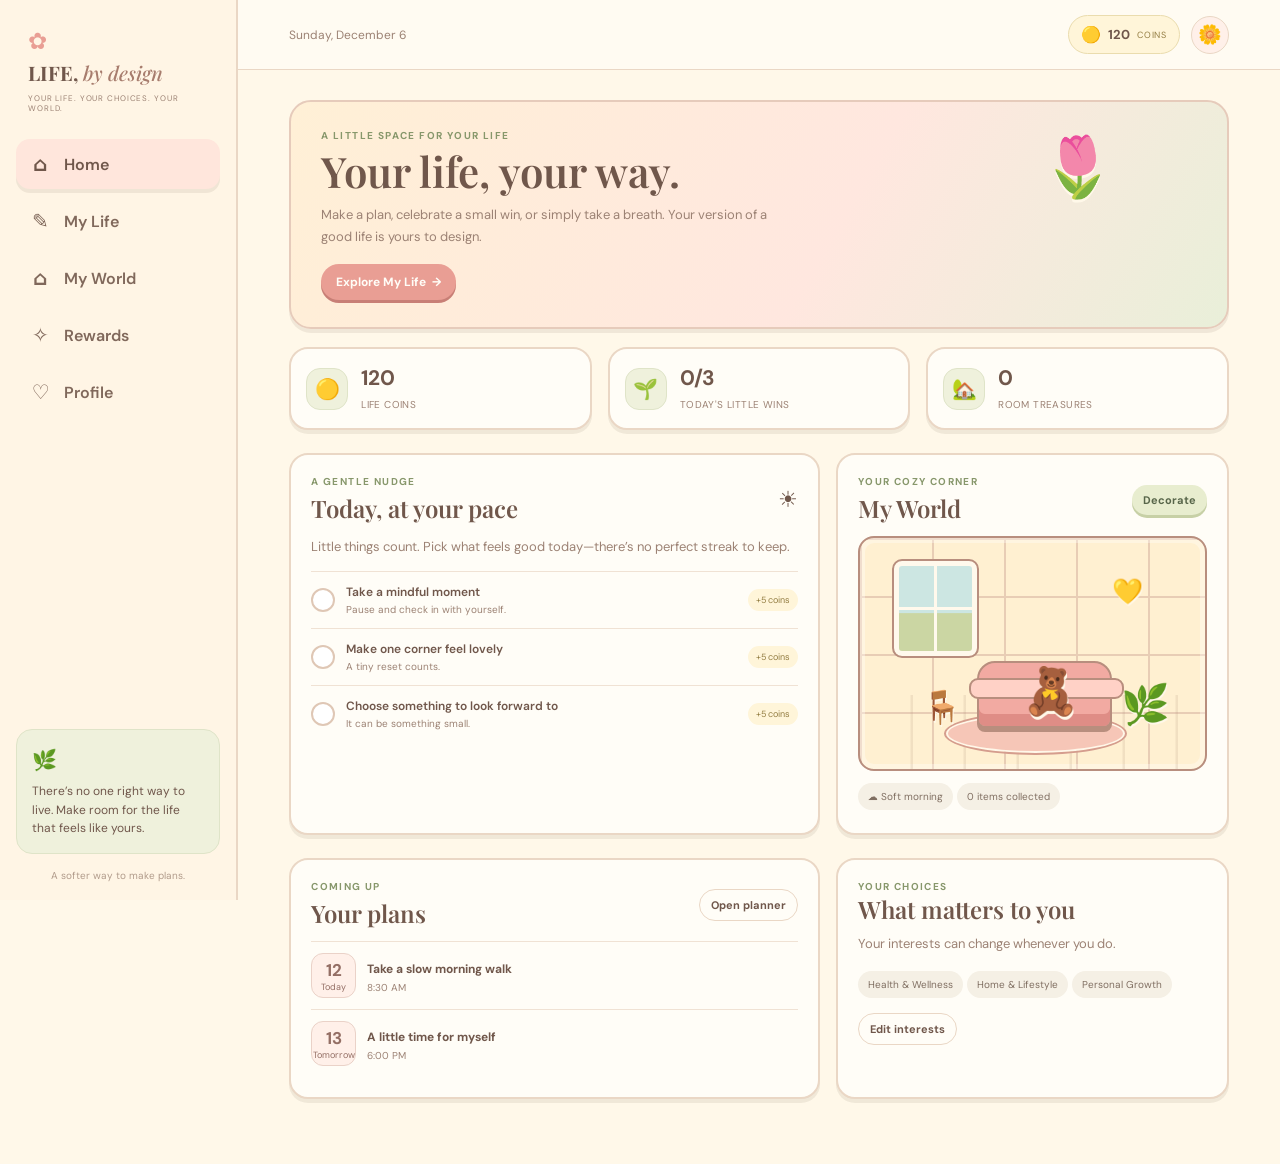
==== index.html @ bbfd5e75 "Build LIFE, BY DESIGN playable browser prototype" ====
<!doctype html>
<html lang="en">
<head>
  <meta charset="utf-8">
  <meta name="viewport" content="width=device-width, initial-scale=1">
  <meta name="theme-color" content="#fff8e9">
  <meta name="description" content="A cozy little space to plan your life, celebrate small wins, and make a home that feels like you.">
  <title>LIFE, BY DESIGN — Your life. Your choices. Your world.</title>
  <link rel="stylesheet" href="styles.css">
</head>
<body>
  <div class="app-shell">
    <aside class="sidebar" aria-label="Main navigation">
      <a class="brand" href="#home" aria-label="Life, By Design home">
        <span class="brand-mark">✿</span>
        <span class="brand-title">LIFE, <i>by design</i></span>
        <span class="brand-tagline">YOUR LIFE. YOUR CHOICES. YOUR WORLD.</span>
      </a>
      <nav class="nav-list">
        <button class="nav-link active" data-view="home"><span>⌂</span>Home</button>
        <button class="nav-link" data-view="life"><span>✎</span>My Life</button>
        <button class="nav-link" data-view="world"><span>⌂</span>My World</button>
        <button class="nav-link" data-view="rewards"><span>✧</span>Rewards</button>
        <button class="nav-link" data-view="profile"><span>♡</span>Profile</button>
      </nav>
      <div class="sidebar-note"><span>🌿</span><p>There’s no one right way to live. Make room for the life that feels like yours.</p></div>
      <div class="sidebar-footer">A softer way to make plans.</div>
    </aside>

    <main class="main-area">
      <header class="topbar">
        <span class="topbar-date" id="todayLabel"></span>
        <div class="topbar-actions">
          <button class="coin-balance" data-view="rewards" aria-label="Open rewards"><span>🟡</span><strong id="coinBalance">0</strong><small>COINS</small></button>
          <button class="avatar-button" data-view="profile" aria-label="Open profile">🌼</button>
        </div>
      </header>
      <div id="app" class="page-content" aria-live="polite"></div>
    </main>
  </div>
  <div id="toast" class="toast" role="status" aria-live="polite"></div>
  <script src="app.js"></script>
</body>
</html>
---- styles.css ----
@import url('https://fonts.googleapis.com/css2?family=DM+Sans:wght@400;500;600;700&family=Playfair+Display:wght@500;600;700&display=swap');

:root {
  color-scheme: light;
  --cream: #fff8e9;
  --paper: #fffdf7;
  --ink: #70574b;
  --muted: #9c8274;
  --line: #ead7c5;
  --sage: #9eae76;
  --sage-pale: #eff1dc;
  --pink: #e99e94;
  --pink-pale: #fff0e9;
  --yellow: #f6d982;
  --yellow-pale: #fff5d9;
  --shadow: 0 4px 0 rgba(112, 87, 75, .10);
  font-family: 'DM Sans', system-ui, sans-serif;
}
* { box-sizing: border-box; }
body { margin: 0; min-width: 320px; background: var(--cream); color: var(--ink); }
button, input, textarea, select { font: inherit; }
button { color: inherit; cursor: pointer; }
.app-shell { min-height: 100vh; display: grid; grid-template-columns: 238px minmax(0, 1fr); }
.sidebar { height: 100vh; position: sticky; top: 0; display: flex; flex-direction: column; padding: 25px 16px 18px; background: #fff5e5; border-right: 2px solid var(--line); }
.brand { padding: 5px 12px 26px; display: grid; text-decoration: none; color: inherit; }
.brand-mark { color: #e99e94; font-size: 23px; line-height: 1; }
.brand-title { font: 700 20px 'Playfair Display', Georgia, serif; margin-top: 6px; }
.brand-title i { font-weight: 500; color: #a77c6d; }
.brand-tagline { font-size: 8px; letter-spacing: .11em; color: var(--muted); margin-top: 7px; }
.nav-list { display: grid; gap: 7px; }
.nav-link { width: 100%; display: flex; align-items: center; gap: 12px; border: 0; border-radius: 14px; padding: 12px 13px; text-align: left; background: transparent; color: #80685b; font-weight: 600; transition: .18s ease; }
.nav-link span { display: grid; place-items: center; width: 23px; font-size: 20px; }
.nav-link:hover, .nav-link.active { background: #ffe6dc; box-shadow: var(--shadow); color: var(--ink); }
.sidebar-note { margin-top: auto; padding: 15px; border: 1px solid #dfe4c8; background: #eff1dc; border-radius: 16px; font-size: 12px; line-height: 1.55; }
.sidebar-note span { font-size: 20px; }
.sidebar-note p { margin: 6px 0 0; }
.sidebar-footer { padding: 15px 7px 0; color: #b19b8b; font-size: 10px; text-align: center; }
.main-area { min-width: 0; }
.topbar { height: 70px; padding: 0 clamp(18px, 4vw, 55px); display: flex; align-items: center; justify-content: space-between; border-bottom: 1px solid var(--line); background: rgba(255,253,247,.7); }
.topbar-date { color: var(--muted); font-size: 12px; }
.topbar-actions { display: flex; gap: 11px; align-items: center; }
.coin-balance { display: flex; align-items: center; gap: 7px; background: var(--yellow-pale); border: 1.5px solid #eadcae; border-radius: 30px; padding: 8px 12px; }
.coin-balance strong { font-size: 13px; }.coin-balance small { font-size: 9px; color: #937d42; letter-spacing: .08em; }
.avatar-button { border: 1.5px solid var(--line); background: var(--pink-pale); border-radius: 50%; width: 38px; height: 38px; font-size: 19px; }
.page-content { width: min(1120px, 100%); margin: 0 auto; padding: 30px clamp(18px, 4vw, 55px) 65px; }
h1, h2, h3, p { margin-top: 0; }
h1, h2, .serif { font-family: 'Playfair Display', Georgia, serif; font-weight: 600; }
h1 { font-size: clamp(30px, 4vw, 42px); margin: 5px 0 9px; line-height: 1.15; }
h2 { font-size: 24px; margin-bottom: 8px; }
h3 { font-size: 16px; margin-bottom: 7px; }
.eyebrow { color: #87976b; font-size: 10px; font-weight: 700; letter-spacing: .14em; text-transform: uppercase; }
.subtle { color: var(--muted); font-size: 13px; line-height: 1.65; }
.hero { position: relative; overflow: hidden; min-height: 205px; padding: 27px 30px; margin-bottom: 18px; border: 2px solid #e6cbbb; border-radius: 22px; background: linear-gradient(120deg, #fff0d6, #ffe7df 58%, #e9efd9); box-shadow: var(--shadow); }
.hero:after { content: '🌷'; position: absolute; right: 12%; top: 26px; font-size: clamp(36px, 6vw, 59px); filter: drop-shadow(0 3px 0 #fff8e9); }
.hero-copy { max-width: 510px; position: relative; z-index: 1; }
.hero p { max-width: 460px; margin-bottom: 17px; }
.grid { display: grid; gap: 16px; }.grid-2 { grid-template-columns: 1.35fr 1fr; }.grid-3 { grid-template-columns: repeat(3, 1fr); }
.card { min-width: 0; padding: 20px; background: var(--paper); border: 2px solid var(--line); border-radius: 19px; box-shadow: var(--shadow); }
.section { margin-top: 23px; }.card-head { display: flex; align-items: center; justify-content: space-between; gap: 12px; margin-bottom: 12px; }
.card-head h2 { margin: 4px 0 0; }.card-head > span { font-size: 22px; }
.btn { display: inline-flex; align-items: center; justify-content: center; gap: 6px; border: 0; border-radius: 999px; padding: 10px 15px; color: #fffdf7; background: var(--pink); box-shadow: 0 3px 0 #c87f76; font-size: 12px; font-weight: 700; transition: transform .15s, filter .15s; }
.btn:hover:not(:disabled) { transform: translateY(-1px); filter: brightness(.98); }.btn:disabled { opacity: .63; cursor: default; }
.btn.sage { color: #58664a; background: #e8edcf; box-shadow: 0 3px 0 #c7d0a6; }.btn.ghost { color: var(--ink); background: transparent; box-shadow: none; border: 1.5px solid var(--line); }.btn.small { padding: 8px 11px; font-size: 11px; }
.stat-card { display: flex; align-items: center; gap: 13px; padding: 15px; }.stat-icon { flex: 0 0 42px; height: 42px; display: grid; place-items: center; background: var(--sage-pale); border: 1px solid #dfe4c8; border-radius: 14px; font-size: 20px; }.stat-card strong { display: block; font-size: 21px; }.stat-card small { color: var(--muted); font-size: 10px; letter-spacing: .04em; }
.task { display: flex; align-items: center; gap: 11px; padding: 12px 0; border-top: 1px solid #f0e2d4; }.task:first-of-type { border-top: 0; }
.check { flex: 0 0 24px; width: 24px; height: 24px; display: grid; place-items: center; border: 2px solid #dfc7b5; border-radius: 50%; background: white; color: white; }.check.done { background: var(--sage); border-color: var(--sage); }
.task-title { flex: 1; font-size: 12px; font-weight: 600; }.task-title small { display: block; margin-top: 3px; color: var(--muted); font-size: 10px; font-weight: 400; }.reward-tag { white-space: nowrap; padding: 5px 8px; background: var(--yellow-pale); border-radius: 99px; color: #937d42; font-size: 9px; }
.room-scene { position: relative; min-height: 235px; overflow: hidden; border: 2px solid #b88e7e; border-radius: 16px; background-color: #fff0d1; background-image: linear-gradient(#e8cdb5 2px, transparent 2px), linear-gradient(90deg, #e8cdb5 2px, transparent 2px); background-size: 72px 58px; box-shadow: inset 0 0 0 5px rgba(255,255,255,.32); }
.room-window { position: absolute; left: 10%; top: 10%; width: 24%; height: 41%; border: 5px solid #fff9ec; outline: 2px solid #b88e7e; border-radius: 8px; background: linear-gradient(#cce6e2 0 55%, #cbd6a3 56% 100%); }
.room-window:before { content: ''; position: absolute; top: 48%; left: 0; right: 0; border-top: 3px solid #fff9ec; }.room-window:after { content: ''; position: absolute; top: 0; bottom: 0; left: 48%; border-left: 3px solid #fff9ec; }
.room-floor { position: absolute; bottom: 0; height: 32%; left: 0; right: 0; opacity: .16; background: repeating-linear-gradient(90deg, transparent 0 50px, #a78870 51px 53px); }
.room-rug { position: absolute; left: 25%; bottom: 7%; width: 52%; height: 17%; border: 2px solid #fff7e9; outline: 2px solid #d59d8e; border-radius: 50%; background: #f6c6b7; }
.room-sofa { position: absolute; left: 34%; bottom: 18%; width: 39%; height: 29%; border: 2px solid #b88e7e; border-radius: 18px 18px 8px 8px; background: #f2aaa2; box-shadow: inset 0 -12px #df8d86, 0 4px 0 #b88e7e; }
.room-sofa:before { content: ''; position: absolute; left: -8%; top: 25%; width: 116%; height: 27%; border: 2px solid #b88e7e; border-radius: 9px; background: #ffd1c6; }
.room-plant, .room-lamp, .room-deco { position: absolute; z-index: 1; filter: drop-shadow(1px 2px 0 #fff8e9); }.room-plant { right: 10%; bottom: 17%; font-size: 39px; }.room-lamp { left: 18%; bottom: 18%; font-size: 32px; }.room-deco { right: 18%; top: 16%; font-size: 25px; }.room-avatar { position: absolute; z-index: 2; left: 47%; bottom: 21%; font-size: 46px; filter: drop-shadow(1px 3px 0 #fff8e9); }
.plan-row { display: flex; gap: 11px; align-items: center; padding: 11px 0; border-top: 1px solid #f0e2d4; }.plan-row:first-of-type { border-top: 0; }.plan-date { min-width: 45px; height: 45px; display: grid; place-items: center; align-content: center; border: 1px solid #ead2c8; border-radius: 12px; background: var(--pink-pale); color: #946f65; font-size: 9px; }.plan-date b { font-size: 17px; }.plan-copy { min-width: 0; flex: 1; }.plan-copy strong { font-size: 12px; }.plan-copy small { display: block; margin-top: 3px; color: var(--muted); font-size: 10px; }
.form-row { display: flex; gap: 8px; margin-top: 12px; }.field { width: 100%; min-width: 0; padding: 10px 12px; outline: none; border: 1.5px solid var(--line); border-radius: 12px; background: #fff; color: var(--ink); font-size: 12px; }.field:focus { border-color: #aab786; box-shadow: 0 0 0 3px #eff1dc; }textarea.field { min-height: 115px; resize: vertical; }
.category-grid { display: flex; flex-wrap: wrap; gap: 8px; }.category { border: 1.5px solid var(--line); border-radius: 99px; padding: 8px 11px; background: white; color: #806f62; font-size: 10px; }.category.selected { border-color: #b6c18f; background: var(--sage-pale); color: #65704f; }
.chip { display: inline-flex; margin: 3px 4px 3px 0; padding: 7px 10px; border-radius: 99px; background: #f5f0e5; color: #806f62; font-size: 10px; }
.store-grid { display: grid; grid-template-columns: repeat(3, minmax(0, 1fr)); gap: 13px; }.store-item { padding: 12px; background: var(--paper); border: 2px solid var(--line); border-radius: 16px; }.item-art { height: 90px; display: grid; place-items: center; margin-bottom: 10px; border: 1px solid #ead7c5; border-radius: 12px; background: #fff3dc; font-size: 43px; }.store-item strong { font-size: 12px; }.store-item p { min-height: 30px; margin: 5px 0 10px; color: var(--muted); font-size: 10px; line-height: 1.5; }
.voucher { display: flex; align-items: center; gap: 11px; padding: 12px 0; border-top: 1px solid #f0e2d4; }.voucher:first-of-type { border-top: 0; }.voucher-icon { width: 42px; height: 42px; display: grid; place-items: center; border: 1px solid #eadcae; border-radius: 13px; background: var(--yellow-pale); font-size: 20px; }.voucher-copy { flex: 1; }.voucher-copy strong { font-size: 11px; }.voucher-copy small { display: block; margin-top: 3px; color: var(--muted); font-size: 9px; }
.notice { padding: 12px; border-radius: 12px; background: var(--yellow-pale); color: #796a3e; font-size: 11px; line-height: 1.6; }.empty { padding: 22px 10px; color: var(--muted); text-align: center; font-size: 12px; }.fine-print { margin-top: 15px; color: var(--muted); font-size: 10px; line-height: 1.6; }.divider { margin: 17px 0; border: 0; border-top: 1px solid var(--line); }
.toast { position: fixed; z-index: 30; right: 20px; bottom: 20px; max-width: calc(100vw - 40px); padding: 12px 16px; border: 2px solid #fff1dd; border-radius: 13px; background: #70574b; color: white; font-size: 12px; box-shadow: var(--shadow); opacity: 0; transform: translateY(8px); pointer-events: none; transition: .2s; }.toast.show { opacity: 1; transform: translateY(0); }
@media (max-width: 820px) {
  .app-shell { display: block; }.sidebar { position: fixed; z-index: 10; inset: auto 0 0; width: 100%; height: auto; padding: 6px 7px calc(7px + env(safe-area-inset-bottom)); border: 0; border-top: 2px solid var(--line); background: #fff9ed; }.brand, .sidebar-note, .sidebar-footer { display: none; }.nav-list { display: flex; justify-content: space-around; gap: 2px; }.nav-link { flex: 1; display: grid; justify-items: center; gap: 1px; padding: 5px 2px; border-radius: 11px; font-size: 9px; }.nav-link span { font-size: 18px; }.topbar { height: 60px; }.page-content { padding-bottom: 100px; }.grid-2 { grid-template-columns: 1fr; }
}
@media (max-width: 540px) {
  .page-content { padding: 22px 14px 98px; }.hero { min-height: 190px; padding: 22px 19px; }.hero:after { right: 5%; top: 9px; opacity: .7; }.hero-copy { max-width: 82%; }.grid-3 { grid-template-columns: 1fr 1fr; gap: 9px; }.stat-card { padding: 11px; gap: 9px; }.stat-icon { flex-basis: 34px; height: 34px; font-size: 17px; }.stat-card strong { font-size: 17px; }.stat-card small { font-size: 8px; }.card { padding: 16px; }.store-grid { grid-template-columns: 1fr 1fr; gap: 9px; }.room-scene { min-height: 220px; }.topbar-date { font-size: 10px; }
}
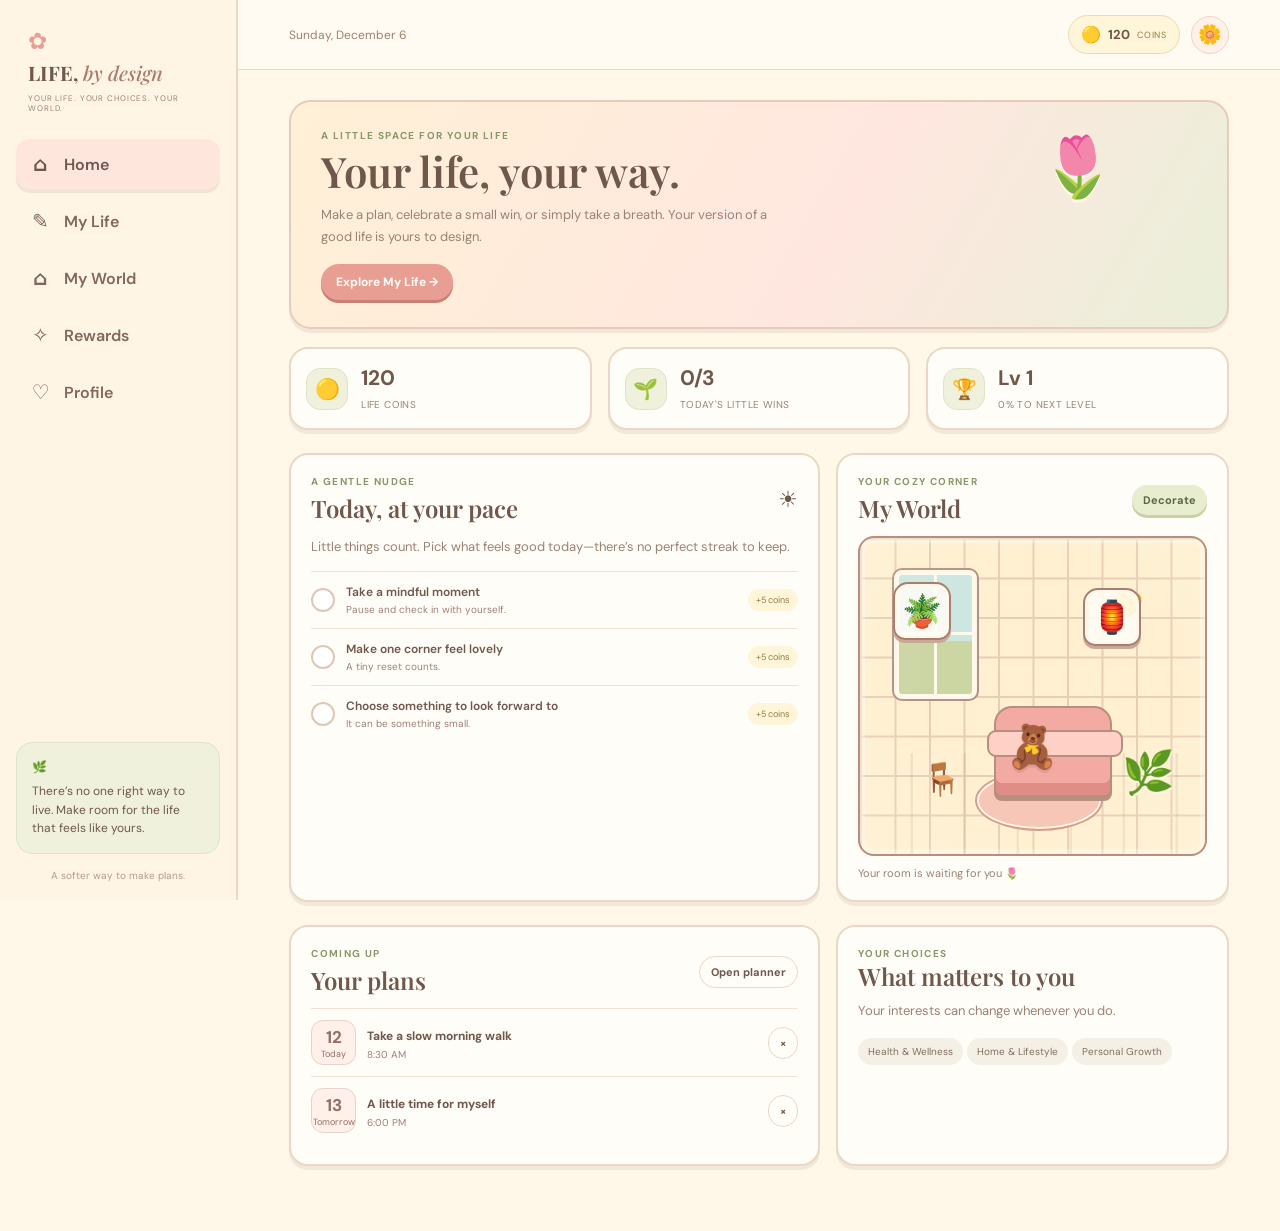
==== commit 287bef79: "Load cozy room editor styling in app shell" ====
--- a/index.html
+++ b/index.html
@@ -7,6 +7,7 @@
   <meta name="description" content="A cozy little space to plan your life, celebrate small wins, and make a home that feels like you.">
   <title>LIFE, BY DESIGN — Your life. Your choices. Your world.</title>
   <link rel="stylesheet" href="styles.css">
+  <link rel="stylesheet" href="editor.css">
 </head>
 <body>
   <div class="app-shell">
--- a/styles.css
+++ b/styles.css
@@ -16,74 +16,258 @@
   --shadow: 0 4px 0 rgba(112, 87, 75, .10);
   font-family: 'DM Sans', system-ui, sans-serif;
 }
+
 * { box-sizing: border-box; }
-body { margin: 0; min-width: 320px; background: var(--cream); color: var(--ink); }
+body {
+  margin: 0;
+  min-width: 320px;
+  background: var(--cream);
+  color: var(--ink);
+}
 button, input, textarea, select { font: inherit; }
-button { color: inherit; cursor: pointer; }
+button { cursor: pointer; color: inherit; }
+
 .app-shell { min-height: 100vh; display: grid; grid-template-columns: 238px minmax(0, 1fr); }
-.sidebar { height: 100vh; position: sticky; top: 0; display: flex; flex-direction: column; padding: 25px 16px 18px; background: #fff5e5; border-right: 2px solid var(--line); }
+.sidebar {
+  position: sticky; top: 0; height: 100vh;
+  display: flex; flex-direction: column;
+  padding: 25px 16px 18px;
+  background: #fff5e5;
+  border-right: 2px solid var(--line);
+}
 .brand { padding: 5px 12px 26px; display: grid; text-decoration: none; color: inherit; }
 .brand-mark { color: #e99e94; font-size: 23px; line-height: 1; }
 .brand-title { font: 700 20px 'Playfair Display', Georgia, serif; margin-top: 6px; }
-.brand-title i { font-weight: 500; color: #a77c6d; }
+.brand-title i { color: #a77c6d; font-weight: 500; }
 .brand-tagline { font-size: 8px; letter-spacing: .11em; color: var(--muted); margin-top: 7px; }
+
 .nav-list { display: grid; gap: 7px; }
-.nav-link { width: 100%; display: flex; align-items: center; gap: 12px; border: 0; border-radius: 14px; padding: 12px 13px; text-align: left; background: transparent; color: #80685b; font-weight: 600; transition: .18s ease; }
+.nav-link {
+  width: 100%;
+  display: flex; align-items: center; gap: 12px;
+  border: 0; border-radius: 14px;
+  padding: 12px 13px;
+  text-align: left; background: transparent;
+  color: #80685b; font-weight: 600;
+  transition: .18s ease;
+}
 .nav-link span { display: grid; place-items: center; width: 23px; font-size: 20px; }
-.nav-link:hover, .nav-link.active { background: #ffe6dc; box-shadow: var(--shadow); color: var(--ink); }
-.sidebar-note { margin-top: auto; padding: 15px; border: 1px solid #dfe4c8; background: #eff1dc; border-radius: 16px; font-size: 12px; line-height: 1.55; }
-.sidebar-note span { font-size: 20px; }
+.nav-link:hover, .nav-link.active {
+  background: #ffe6dc;
+  box-shadow: var(--shadow);
+  color: var(--ink);
+}
+
+.sidebar-note {
+  margin-top: auto;
+  padding: 15px;
+  border: 1px solid #dfe4c8;
+  background: #eff1dc; border-radius: 16px;
+  font-size: 12px; line-height: 1.55;
+}
 .sidebar-note p { margin: 6px 0 0; }
 .sidebar-footer { padding: 15px 7px 0; color: #b19b8b; font-size: 10px; text-align: center; }
+
 .main-area { min-width: 0; }
 .topbar { height: 70px; padding: 0 clamp(18px, 4vw, 55px); display: flex; align-items: center; justify-content: space-between; border-bottom: 1px solid var(--line); background: rgba(255,253,247,.7); }
 .topbar-date { color: var(--muted); font-size: 12px; }
 .topbar-actions { display: flex; gap: 11px; align-items: center; }
-.coin-balance { display: flex; align-items: center; gap: 7px; background: var(--yellow-pale); border: 1.5px solid #eadcae; border-radius: 30px; padding: 8px 12px; }
-.coin-balance strong { font-size: 13px; }.coin-balance small { font-size: 9px; color: #937d42; letter-spacing: .08em; }
-.avatar-button { border: 1.5px solid var(--line); background: var(--pink-pale); border-radius: 50%; width: 38px; height: 38px; font-size: 19px; }
+.coin-balance {
+  display: flex; align-items: center; gap: 7px;
+  background: var(--yellow-pale); border: 1.5px solid #eadcae; border-radius: 30px; padding: 8px 12px;
+}
+.coin-balance strong { font-size: 13px; }
+.coin-balance small { font-size: 9px; color: #937d42; letter-spacing: .08em; }
+.avatar-button {
+  border: 1.5px solid var(--line); background: var(--pink-pale); border-radius: 50%;
+  width: 38px; height: 38px; font-size: 19px;
+}
+
 .page-content { width: min(1120px, 100%); margin: 0 auto; padding: 30px clamp(18px, 4vw, 55px) 65px; }
+
 h1, h2, h3, p { margin-top: 0; }
 h1, h2, .serif { font-family: 'Playfair Display', Georgia, serif; font-weight: 600; }
 h1 { font-size: clamp(30px, 4vw, 42px); margin: 5px 0 9px; line-height: 1.15; }
 h2 { font-size: 24px; margin-bottom: 8px; }
-h3 { font-size: 16px; margin-bottom: 7px; }
 .eyebrow { color: #87976b; font-size: 10px; font-weight: 700; letter-spacing: .14em; text-transform: uppercase; }
 .subtle { color: var(--muted); font-size: 13px; line-height: 1.65; }
-.hero { position: relative; overflow: hidden; min-height: 205px; padding: 27px 30px; margin-bottom: 18px; border: 2px solid #e6cbbb; border-radius: 22px; background: linear-gradient(120deg, #fff0d6, #ffe7df 58%, #e9efd9); box-shadow: var(--shadow); }
-.hero:after { content: '🌷'; position: absolute; right: 12%; top: 26px; font-size: clamp(36px, 6vw, 59px); filter: drop-shadow(0 3px 0 #fff8e9); }
+
+.hero {
+  position: relative; overflow: hidden; min-height: 205px; padding: 27px 30px; margin-bottom: 18px;
+  border: 2px solid #e6cbbb; border-radius: 22px;
+  background: linear-gradient(120deg, #fff0d6, #ffe7df 58%, #e9efd9);
+  box-shadow: var(--shadow);
+}
+.hero:after {
+  content: '🌷'; position: absolute; right: 12%; top: 26px;
+  font-size: clamp(36px, 6vw, 59px); filter: drop-shadow(0 3px 0 #fff8e9);
+}
 .hero-copy { max-width: 510px; position: relative; z-index: 1; }
 .hero p { max-width: 460px; margin-bottom: 17px; }
-.grid { display: grid; gap: 16px; }.grid-2 { grid-template-columns: 1.35fr 1fr; }.grid-3 { grid-template-columns: repeat(3, 1fr); }
-.card { min-width: 0; padding: 20px; background: var(--paper); border: 2px solid var(--line); border-radius: 19px; box-shadow: var(--shadow); }
-.section { margin-top: 23px; }.card-head { display: flex; align-items: center; justify-content: space-between; gap: 12px; margin-bottom: 12px; }
-.card-head h2 { margin: 4px 0 0; }.card-head > span { font-size: 22px; }
-.btn { display: inline-flex; align-items: center; justify-content: center; gap: 6px; border: 0; border-radius: 999px; padding: 10px 15px; color: #fffdf7; background: var(--pink); box-shadow: 0 3px 0 #c87f76; font-size: 12px; font-weight: 700; transition: transform .15s, filter .15s; }
-.btn:hover:not(:disabled) { transform: translateY(-1px); filter: brightness(.98); }.btn:disabled { opacity: .63; cursor: default; }
-.btn.sage { color: #58664a; background: #e8edcf; box-shadow: 0 3px 0 #c7d0a6; }.btn.ghost { color: var(--ink); background: transparent; box-shadow: none; border: 1.5px solid var(--line); }.btn.small { padding: 8px 11px; font-size: 11px; }
-.stat-card { display: flex; align-items: center; gap: 13px; padding: 15px; }.stat-icon { flex: 0 0 42px; height: 42px; display: grid; place-items: center; background: var(--sage-pale); border: 1px solid #dfe4c8; border-radius: 14px; font-size: 20px; }.stat-card strong { display: block; font-size: 21px; }.stat-card small { color: var(--muted); font-size: 10px; letter-spacing: .04em; }
-.task { display: flex; align-items: center; gap: 11px; padding: 12px 0; border-top: 1px solid #f0e2d4; }.task:first-of-type { border-top: 0; }
-.check { flex: 0 0 24px; width: 24px; height: 24px; display: grid; place-items: center; border: 2px solid #dfc7b5; border-radius: 50%; background: white; color: white; }.check.done { background: var(--sage); border-color: var(--sage); }
-.task-title { flex: 1; font-size: 12px; font-weight: 600; }.task-title small { display: block; margin-top: 3px; color: var(--muted); font-size: 10px; font-weight: 400; }.reward-tag { white-space: nowrap; padding: 5px 8px; background: var(--yellow-pale); border-radius: 99px; color: #937d42; font-size: 9px; }
-.room-scene { position: relative; min-height: 235px; overflow: hidden; border: 2px solid #b88e7e; border-radius: 16px; background-color: #fff0d1; background-image: linear-gradient(#e8cdb5 2px, transparent 2px), linear-gradient(90deg, #e8cdb5 2px, transparent 2px); background-size: 72px 58px; box-shadow: inset 0 0 0 5px rgba(255,255,255,.32); }
-.room-window { position: absolute; left: 10%; top: 10%; width: 24%; height: 41%; border: 5px solid #fff9ec; outline: 2px solid #b88e7e; border-radius: 8px; background: linear-gradient(#cce6e2 0 55%, #cbd6a3 56% 100%); }
-.room-window:before { content: ''; position: absolute; top: 48%; left: 0; right: 0; border-top: 3px solid #fff9ec; }.room-window:after { content: ''; position: absolute; top: 0; bottom: 0; left: 48%; border-left: 3px solid #fff9ec; }
+
+.grid { display: grid; gap: 16px; }
+.grid-2 { grid-template-columns: 1.35fr 1fr; }
+.grid-3 { grid-template-columns: repeat(3, minmax(0, 1fr)); }
+
+.card {
+  min-width: 0; padding: 20px;
+  background: var(--paper); border: 2px solid var(--line);
+  border-radius: 19px; box-shadow: var(--shadow);
+}
+.section { margin-top: 23px; }
+.card-head { display: flex; align-items: center; justify-content: space-between; gap: 12px; margin-bottom: 12px; }
+.card-head h2 { margin: 4px 0 0; }
+.card-head > span { font-size: 22px; }
+
+.btn {
+  display: inline-flex; align-items: center; justify-content: center; gap: 6px; border: 0; border-radius: 999px; padding: 10px 15px;
+  color: #fffdf7; background: var(--pink); box-shadow: 0 3px 0 #c87f76; font-size: 12px; font-weight: 700; transition: transform .15s, filter .15s;
+}
+.btn:hover:not(:disabled) { transform: translateY(-1px); filter: brightness(.98); }
+.btn:disabled { opacity: .63; cursor: default; }
+.btn.sage { color: #58664a; background: #e8edcf; box-shadow: 0 3px 0 #c7d0a6; }
+.btn.ghost { color: var(--ink); background: transparent; box-shadow: none; border: 1.5px solid var(--line); }
+.btn.small { padding: 8px 11px; font-size: 11px; }
+
+.stat-card { display: flex; align-items: center; gap: 13px; padding: 15px; }
+.stat-icon {
+  flex: 0 0 42px; height: 42px; display: grid; place-items: center; background: var(--sage-pale);
+  border: 1px solid #dfe4c8; border-radius: 14px; font-size: 20px;
+}
+.stat-card strong { display: block; font-size: 21px; }
+.stat-card small { color: var(--muted); font-size: 10px; letter-spacing: .04em; }
+
+.task { display: flex; align-items: center; gap: 11px; padding: 12px 0; border-top: 1px solid #f0e2d4; }
+.task:first-of-type { border-top: 0; }
+.check {
+  flex: 0 0 24px; width: 24px; height: 24px; display: grid; place-items: center; border: 2px solid #dfc7b5; border-radius: 50%; background: white; color: white;
+}
+.check.done { background: var(--sage); border-color: var(--sage); }
+.task-title { flex: 1; font-size: 12px; font-weight: 600; }
+.task-title small { display: block; margin-top: 3px; color: var(--muted); font-size: 10px; font-weight: 400; }
+.reward-tag { white-space: nowrap; padding: 5px 8px; background: var(--yellow-pale); border-radius: 99px; color: #937d42; font-size: 9px; }
+
+.room-scene {
+  position: relative; min-height: 235px; overflow: hidden; border: 2px solid #b88e7e; border-radius: 16px;
+  background-color: #fff0d1; background-image: linear-gradient(#e8cdb5 2px, transparent 2px), linear-gradient(90deg, #e8cdb5 2px, transparent 2px);
+  background-size: 72px 58px; box-shadow: inset 0 0 0 5px rgba(255,255,255,.32);
+}
+.room-window {
+  position: absolute; left: 10%; top: 10%; width: 24%; height: 41%; border: 5px solid #fff9ec; outline: 2px solid #b88e7e; border-radius: 8px;
+  background: linear-gradient(#cce6e2 0 55%, #cbd6a3 56% 100%);
+}
+.room-window:before { content: ''; position: absolute; top: 48%; left: 0; right: 0; border-top: 3px solid #fff9ec; }
+.room-window:after { content: ''; position: absolute; top: 0; bottom: 0; left: 48%; border-left: 3px solid #fff9ec; }
 .room-floor { position: absolute; bottom: 0; height: 32%; left: 0; right: 0; opacity: .16; background: repeating-linear-gradient(90deg, transparent 0 50px, #a78870 51px 53px); }
-.room-rug { position: absolute; left: 25%; bottom: 7%; width: 52%; height: 17%; border: 2px solid #fff7e9; outline: 2px solid #d59d8e; border-radius: 50%; background: #f6c6b7; }
+.room-rug {
+  position: absolute; left: 25%; bottom: 7%; width: 52%; height: 17%; border: 2px solid #fff7e9; outline: 2px solid #d59d8e; border-radius: 50%; background: #f6c6b7;
+}
 .room-sofa { position: absolute; left: 34%; bottom: 18%; width: 39%; height: 29%; border: 2px solid #b88e7e; border-radius: 18px 18px 8px 8px; background: #f2aaa2; box-shadow: inset 0 -12px #df8d86, 0 4px 0 #b88e7e; }
 .room-sofa:before { content: ''; position: absolute; left: -8%; top: 25%; width: 116%; height: 27%; border: 2px solid #b88e7e; border-radius: 9px; background: #ffd1c6; }
-.room-plant, .room-lamp, .room-deco { position: absolute; z-index: 1; filter: drop-shadow(1px 2px 0 #fff8e9); }.room-plant { right: 10%; bottom: 17%; font-size: 39px; }.room-lamp { left: 18%; bottom: 18%; font-size: 32px; }.room-deco { right: 18%; top: 16%; font-size: 25px; }.room-avatar { position: absolute; z-index: 2; left: 47%; bottom: 21%; font-size: 46px; filter: drop-shadow(1px 3px 0 #fff8e9); }
-.plan-row { display: flex; gap: 11px; align-items: center; padding: 11px 0; border-top: 1px solid #f0e2d4; }.plan-row:first-of-type { border-top: 0; }.plan-date { min-width: 45px; height: 45px; display: grid; place-items: center; align-content: center; border: 1px solid #ead2c8; border-radius: 12px; background: var(--pink-pale); color: #946f65; font-size: 9px; }.plan-date b { font-size: 17px; }.plan-copy { min-width: 0; flex: 1; }.plan-copy strong { font-size: 12px; }.plan-copy small { display: block; margin-top: 3px; color: var(--muted); font-size: 10px; }
-.form-row { display: flex; gap: 8px; margin-top: 12px; }.field { width: 100%; min-width: 0; padding: 10px 12px; outline: none; border: 1.5px solid var(--line); border-radius: 12px; background: #fff; color: var(--ink); font-size: 12px; }.field:focus { border-color: #aab786; box-shadow: 0 0 0 3px #eff1dc; }textarea.field { min-height: 115px; resize: vertical; }
-.category-grid { display: flex; flex-wrap: wrap; gap: 8px; }.category { border: 1.5px solid var(--line); border-radius: 99px; padding: 8px 11px; background: white; color: #806f62; font-size: 10px; }.category.selected { border-color: #b6c18f; background: var(--sage-pale); color: #65704f; }
+.room-plant, .room-lamp, .room-deco {
+  position: absolute; z-index: 1; filter: drop-shadow(1px 2px 0 #fff8e9); font-size: 42px;
+}
+.room-plant { right: 9%; bottom: 17%; }
+.room-lamp { left: 18%; bottom: 17%; font-size: 32px; }
+.room-deco { right: 18%; top: 16%; font-size: 25px; }
+.avatar-player {
+  position: absolute; z-index: 3; width: 46px; height: 46px; transform: translate(-50%, -50%); display: grid; place-items: center;
+  border-radius: 50%; background: rgba(255,255,255,.18); font-size: 38px; filter: drop-shadow(2px 3px 0 rgba(112,87,75,.08));
+}
+.room-furniture {
+  position: absolute; z-index: 2; width: 52px; height: 52px; transform: translate(-50%, -50%);
+  display: grid; place-items: center; border-radius: 16px; font-size: 30px;
+  background: rgba(255,255,255,.42); border: 2px solid rgba(112,87,75,.15); box-shadow: 0 3px 0 rgba(112,87,75,.1);
+}
+.room-furniture.selected {
+  border-color: rgba(130, 155, 93, 0.9);
+  box-shadow: 0 0 0 3px rgba(150, 178, 122, 0.18);
+}
+.room-furniture:before {
+  content: ''; position: absolute; inset: 8px; border-radius: 12px; background: rgba(255,255,255,0.42);
+}
+.room-furniture { --furniture: #eac1ad; }
+.room-hint { margin-top: 10px; color: var(--muted); font-size: 11px; }
+
+.plan-row { display: flex; gap: 11px; align-items: center; padding: 11px 0; border-top: 1px solid #f0e2d4; }
+.plan-row:first-of-type { border-top: 0; }
+.plan-date {
+  min-width: 45px; height: 45px; display: grid; place-items: center; align-content: center; border: 1px solid #ead2c8; border-radius: 12px; background: var(--pink-pale);
+  color: #946f65; font-size: 9px; text-align: center;
+}
+.plan-date b { font-size: 17px; }
+.plan-copy { min-width: 0; flex: 1; }
+.plan-copy strong { font-size: 12px; }
+.plan-copy small { display: block; margin-top: 3px; color: var(--muted); font-size: 10px; }
+
+.form-row { display: flex; gap: 8px; margin-top: 12px; }
+.field { width: 100%; min-width: 0; padding: 10px 12px; outline: none; border: 1.5px solid var(--line); border-radius: 12px; background: #fff; color: var(--ink); font-size: 12px; }
+.field:focus { border-color: #aab786; box-shadow: 0 0 0 3px #eff1dc; }
+textarea.field { min-height: 115px; resize: vertical; }
+
+.category-grid { display: flex; flex-wrap: wrap; gap: 8px; }
+.category {
+  border: 1.5px solid var(--line); border-radius: 99px; padding: 8px 11px; background: white; color: #806f62; font-size: 10px;
+}
+.category.selected { border-color: #b6c18f; background: var(--sage-pale); color: #65704f; }
 .chip { display: inline-flex; margin: 3px 4px 3px 0; padding: 7px 10px; border-radius: 99px; background: #f5f0e5; color: #806f62; font-size: 10px; }
-.store-grid { display: grid; grid-template-columns: repeat(3, minmax(0, 1fr)); gap: 13px; }.store-item { padding: 12px; background: var(--paper); border: 2px solid var(--line); border-radius: 16px; }.item-art { height: 90px; display: grid; place-items: center; margin-bottom: 10px; border: 1px solid #ead7c5; border-radius: 12px; background: #fff3dc; font-size: 43px; }.store-item strong { font-size: 12px; }.store-item p { min-height: 30px; margin: 5px 0 10px; color: var(--muted); font-size: 10px; line-height: 1.5; }
-.voucher { display: flex; align-items: center; gap: 11px; padding: 12px 0; border-top: 1px solid #f0e2d4; }.voucher:first-of-type { border-top: 0; }.voucher-icon { width: 42px; height: 42px; display: grid; place-items: center; border: 1px solid #eadcae; border-radius: 13px; background: var(--yellow-pale); font-size: 20px; }.voucher-copy { flex: 1; }.voucher-copy strong { font-size: 11px; }.voucher-copy small { display: block; margin-top: 3px; color: var(--muted); font-size: 9px; }
-.notice { padding: 12px; border-radius: 12px; background: var(--yellow-pale); color: #796a3e; font-size: 11px; line-height: 1.6; }.empty { padding: 22px 10px; color: var(--muted); text-align: center; font-size: 12px; }.fine-print { margin-top: 15px; color: var(--muted); font-size: 10px; line-height: 1.6; }.divider { margin: 17px 0; border: 0; border-top: 1px solid var(--line); }
-.toast { position: fixed; z-index: 30; right: 20px; bottom: 20px; max-width: calc(100vw - 40px); padding: 12px 16px; border: 2px solid #fff1dd; border-radius: 13px; background: #70574b; color: white; font-size: 12px; box-shadow: var(--shadow); opacity: 0; transform: translateY(8px); pointer-events: none; transition: .2s; }.toast.show { opacity: 1; transform: translateY(0); }
+
+.store-grid { display: grid; grid-template-columns: repeat(3, minmax(0, 1fr)); gap: 13px; }
+.store-item { padding: 12px; background: var(--paper); border: 2px solid var(--line); border-radius: 16px; }
+.item-art { height: 90px; display: grid; place-items: center; margin-bottom: 10px; border: 1px solid #ead7c5; border-radius: 12px; background: #fff3dc; font-size: 43px; }
+.store-item strong { font-size: 12px; }
+.store-item p { min-height: 30px; margin: 5px 0 10px; color: var(--muted); font-size: 10px; line-height: 1.5; }
+
+.voucher { display: flex; align-items: center; gap: 11px; padding: 12px 0; border-top: 1px solid #f0e2d4; }
+.voucher:first-of-type { border-top: 0; }
+.voucher-icon { width: 42px; height: 42px; display: grid; place-items: center; border: 1px solid #eadcae; border-radius: 13px; background: var(--yellow-pale); font-size: 20px; }
+.voucher-copy { flex: 1; }
+.voucher-copy strong { font-size: 11px; }
+.voucher-copy small { display: block; margin-top: 3px; color: var(--muted); font-size: 9px; }
+
+.notice { padding: 12px; border-radius: 12px; background: var(--yellow-pale); color: #796a3e; font-size: 11px; line-height: 1.6; }
+.empty { padding: 22px 10px; color: var(--muted); text-align: center; font-size: 12px; }
+.fine-print { margin-top: 15px; color: var(--muted); font-size: 10px; line-height: 1.6; }
+.divider { margin: 17px 0; border: 0; border-top: 1px solid var(--line); }
+.xp-bar { width: 100%; height: 12px; border-radius: 999px; background: #f2eadc; overflow: hidden; border: 1px solid var(--line); }
+.xp-bar span { display: block; height: 100%; border-radius: inherit; background: linear-gradient(90deg, #d7dca7, #a4b381); }
+.mini-row { margin-top: 10px; display: flex; justify-content: space-between; color: var(--muted); font-size: 11px; }
+.mini-list { display: grid; gap: 8px; margin-top: 14px; }
+.mini-item {
+  display: flex; align-items: center; gap: 8px; padding: 8px 10px; border: 1px solid var(--line); border-radius: 12px; background: #fff;
+}
+.mini-item span { font-size: 22px; }
+.mini-item small { font-size: 10px; }
+
+.toast { position: fixed; z-index: 30; right: 20px; bottom: 20px; max-width: calc(100vw - 40px); padding: 12px 16px; border: 2px solid #fff1dd; border-radius: 13px; background: #70574b; color: white; font-size: 12px; box-shadow: var(--shadow); opacity: 0; transform: translateY(8px); pointer-events: none; transition: .2s; }
+.toast.show { opacity: 1; transform: translateY(0); }
+
 @media (max-width: 820px) {
-  .app-shell { display: block; }.sidebar { position: fixed; z-index: 10; inset: auto 0 0; width: 100%; height: auto; padding: 6px 7px calc(7px + env(safe-area-inset-bottom)); border: 0; border-top: 2px solid var(--line); background: #fff9ed; }.brand, .sidebar-note, .sidebar-footer { display: none; }.nav-list { display: flex; justify-content: space-around; gap: 2px; }.nav-link { flex: 1; display: grid; justify-items: center; gap: 1px; padding: 5px 2px; border-radius: 11px; font-size: 9px; }.nav-link span { font-size: 18px; }.topbar { height: 60px; }.page-content { padding-bottom: 100px; }.grid-2 { grid-template-columns: 1fr; }
-}
+  .app-shell { display: block; }
+  .sidebar {
+    position: fixed; z-index: 10; inset: auto 0 0; width: 100%; height: auto; padding: 6px 7px calc(7px + env(safe-area-inset-bottom)); border: 0; border-top: 2px solid var(--line); background: #fff9ed;
+  }
+  .brand, .sidebar-note, .sidebar-footer { display: none; }
+  .nav-list { display: flex; justify-content: space-around; gap: 2px; }
+  .nav-link { flex: 1; display: grid; justify-items: center; gap: 1px; padding: 5px 2px; border-radius: 11px; font-size: 9px; }
+  .nav-link span { font-size: 18px; }
+  .topbar { height: 60px; }
+  .page-content { padding-bottom: 100px; }
+  .grid-2 { grid-template-columns: 1fr; }
+}
+
 @media (max-width: 540px) {
-  .page-content { padding: 22px 14px 98px; }.hero { min-height: 190px; padding: 22px 19px; }.hero:after { right: 5%; top: 9px; opacity: .7; }.hero-copy { max-width: 82%; }.grid-3 { grid-template-columns: 1fr 1fr; gap: 9px; }.stat-card { padding: 11px; gap: 9px; }.stat-icon { flex-basis: 34px; height: 34px; font-size: 17px; }.stat-card strong { font-size: 17px; }.stat-card small { font-size: 8px; }.card { padding: 16px; }.store-grid { grid-template-columns: 1fr 1fr; gap: 9px; }.room-scene { min-height: 220px; }.topbar-date { font-size: 10px; }
-}
+  .page-content { padding: 22px 14px 98px; }
+  .hero { min-height: 190px; padding: 22px 19px; }
+  .hero:after { right: 5%; top: 9px; opacity: .7; }
+  .hero-copy { max-width: 82%; }
+  .grid-3 { grid-template-columns: 1fr 1fr; gap: 9px; }
+  .stat-card { padding: 11px; gap: 9px; }
+  .stat-icon { flex-basis: 34px; height: 34px; font-size: 17px; }
+  .stat-card strong { font-size: 17px; }
+  .stat-card small { font-size: 8px; }
+  .card { padding: 16px; }
+  .store-grid { grid-template-columns: 1fr 1fr; gap: 9px; }
+  .room-scene { min-height: 220px; }
+  .topbar-date { font-size: 10px; }
+}
--- a/editor.css
+++ b/editor.css
@@ -0,0 +1,67 @@
+/* Cozy room editor: tile-grid furniture snapping, little walking avatar, rooms and achievements. */
+.room-scene { min-height: 320px; background-size: 10% 12.5%; touch-action: none; user-select: none; }
+.room-scene:after { content: ''; position: absolute; inset: 0; pointer-events: none; background: radial-gradient(ellipse at 50% 45%, transparent 42%, rgba(255,244,221,.22) 100%); }
+.room-window { z-index: 0; }
+.room-floor { z-index: 0; }
+.room-rug { z-index: 1; left: 34%; bottom: 8%; width: 36%; height: 18%; }
+.room-sofa { z-index: 1; left: 39%; width: 34%; }
+.room-plant, .room-lamp, .room-deco { z-index: 2; }
+.room-furniture {
+  appearance: none; padding: 0; cursor: grab; touch-action: none; z-index: 4;
+  width: clamp(42px, 7vw, 58px); height: clamp(42px, 7vw, 58px);
+  color: var(--ink); background: rgba(255,253,247,.86);
+  border: 2px solid #a87f6f; border-radius: 15px 15px 12px 12px;
+  box-shadow: 0 3px 0 #c9a995, inset 0 0 0 3px #fff8eb;
+  font-size: clamp(23px, 4vw, 32px); transition: box-shadow .15s, transform .15s;
+}
+.room-furniture:active { cursor: grabbing; transform: translate(-50%, -50%) scale(1.08); }
+.room-furniture.selected { border-color: #83965e; box-shadow: 0 0 0 4px rgba(145,164,103,.22), 0 3px 0 #a9b67d; }
+.room-furniture:before { content: none; }
+.avatar-player {
+  z-index: 5; width: 54px; height: 62px; border: 0; background: transparent;
+  border-radius: 0; font-size: 42px; filter: drop-shadow(0 3px 0 rgba(112,87,75,.16));
+  transition: left .17s ease, top .17s ease; animation: avatar-bob 1.8s ease-in-out infinite;
+}
+.avatar-player.walking { animation: avatar-walk .32s ease-in-out 2; }
+.avatar-body { display: block; transform-origin: 50% 85%; }
+.room-tabs { display: flex; flex-wrap: wrap; gap: 8px; margin: 12px 0; }
+.room-tab { border: 1.5px solid var(--line); border-radius: 999px; padding: 8px 13px; background: #fffaf0; color: #80685b; font-size: 11px; font-weight: 600; }
+.room-tab.active { border-color: #d29d8d; background: #ffe4dc; box-shadow: 0 2px 0 #e5c4b4; }
+.editor-card { padding: clamp(14px, 2vw, 22px); }
+.editor-heading { display: flex; justify-content: space-between; align-items: center; gap: 10px; }
+.editor-heading h2 { margin: 4px 0 0; }
+.editor-tools { display: flex; gap: 7px; }
+.room-hint { display: flex; align-items: center; gap: 7px; }
+.room-hint span { color: #d29d58; }
+.inventory-grid { display: grid; grid-template-columns: repeat(2, minmax(0,1fr)); gap: 8px; margin-top: 12px; }
+.inventory-item { position: relative; display: flex; align-items: center; gap: 9px; min-width: 0; text-align: left; padding: 8px; border: 1.5px solid var(--line); border-radius: 13px; background: #fffaf0; }
+.inventory-item > span { font-size: 24px; }.inventory-item small { flex: 1; font-size: 10px; }.inventory-item b { color: #91a16b; }
+.inventory-item.placed { background: var(--sage-pale); border-color: #b6c18f; }
+.level-row { display: flex; align-items: center; gap: 12px; margin: 13px 0; }
+.level-medal { width: 46px; height: 46px; display: grid; place-items: center; border-radius: 50%; border: 2px solid #d5b561; background: #fff0bc; color: #80633b; font: 700 18px 'Playfair Display', Georgia, serif; box-shadow: 0 3px 0 #e1cc91; }
+.level-copy strong, .level-copy small { display: block; }.level-copy strong { font-size: 13px; }.level-copy small { margin-top: 4px; color: var(--muted); font-size: 10px; }
+.streak-note { margin-top: 12px; color: #8d7a60; font-size: 10px; line-height: 1.5; }
+.badge-grid { display: grid; grid-template-columns: repeat(auto-fit, minmax(155px, 1fr)); gap: 9px; }
+.badge-card { display: flex; align-items: center; gap: 10px; padding: 10px; border: 1.5px solid var(--line); border-radius: 14px; background: #fffaf0; }
+.badge-card > span { font-size: 25px; filter: grayscale(1); opacity: .48; }.badge-card.earned { background: #f0f2dc; border-color: #c4cca5; }.badge-card.earned > span { filter: none; opacity: 1; }
+.badge-card strong, .badge-card small { display: block; }.badge-card strong { font-size: 10px; }.badge-card small { margin-top: 3px; color: var(--muted); font-size: 9px; }
+.room-bedroom { background-color: #fae9dd; background-image: linear-gradient(#e8cdb5 2px, transparent 2px), linear-gradient(90deg, #e8cdb5 2px, transparent 2px); }
+.room-bedroom .room-sofa { left: 33%; bottom: 18%; width: 42%; height: 25%; border-radius: 18px 18px 8px 8px; background: #f1b6ab; }
+.room-bedroom .room-rug { background: #e8d4e4; }
+.room-kitchen { background-color: #f4edcf; background-image: linear-gradient(#e1d3ae 2px, transparent 2px), linear-gradient(90deg, #e1d3ae 2px, transparent 2px); }
+.room-kitchen .room-sofa { left: 34%; bottom: 18%; width: 39%; height: 27%; border-radius: 9px; background: #a7b78a; box-shadow: inset 0 -10px #8e9f71, 0 4px 0 #b88e7e; }
+.room-kitchen .room-rug { background: #e3c985; }
+.store-item { transition: transform .18s ease, box-shadow .18s ease; }
+.store-item:hover { transform: translateY(-2px); box-shadow: 0 6px 0 rgba(112,87,75,.11); }
+@keyframes avatar-bob { 0%, 100% { margin-top: 0; } 50% { margin-top: -4px; } }
+@keyframes avatar-walk { 0%, 100% { transform: translate(-50%, -50%) rotate(0); } 25% { transform: translate(-50%, -52%) rotate(-7deg); } 75% { transform: translate(-50%, -48%) rotate(7deg); } }
+@media (max-width: 540px) {
+  .room-scene { min-height: 290px; }
+  .room-tabs { gap: 5px; }
+  .room-tab { padding: 7px 10px; font-size: 10px; }
+  .inventory-grid { grid-template-columns: 1fr; }
+  .editor-heading { align-items: flex-start; }
+}
+@media (prefers-reduced-motion: reduce) {
+  *, *::before, *::after { animation-duration: .01ms !important; animation-iteration-count: 1 !important; scroll-behavior: auto !important; transition-duration: .01ms !important; }
+}
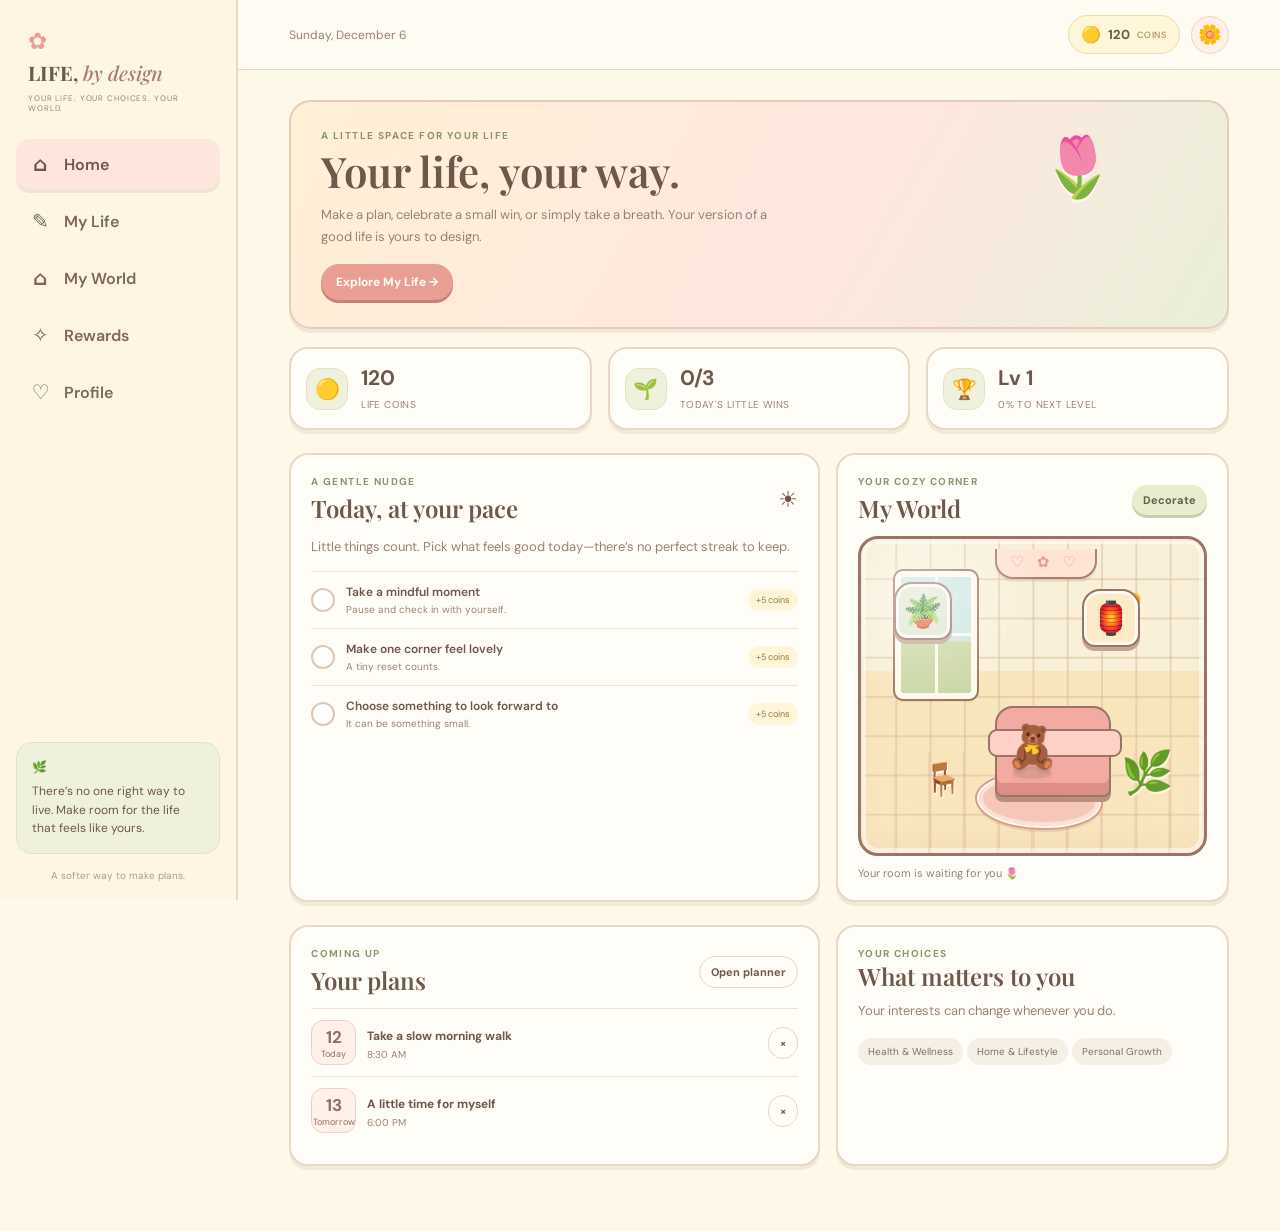
==== commit a81d8aa7: "Load cozy room editor and interaction effects" ====
--- a/index.html
+++ b/index.html
@@ -8,6 +8,7 @@
   <title>LIFE, BY DESIGN — Your life. Your choices. Your world.</title>
   <link rel="stylesheet" href="styles.css">
   <link rel="stylesheet" href="editor.css">
+  <link rel="stylesheet" href="room-effects.css">
 </head>
 <body>
   <div class="app-shell">
@@ -27,7 +28,6 @@
       <div class="sidebar-note"><span>🌿</span><p>There’s no one right way to live. Make room for the life that feels like yours.</p></div>
       <div class="sidebar-footer">A softer way to make plans.</div>
     </aside>
-
     <main class="main-area">
       <header class="topbar">
         <span class="topbar-date" id="todayLabel"></span>
@@ -41,5 +41,6 @@
   </div>
   <div id="toast" class="toast" role="status" aria-live="polite"></div>
   <script src="app.js"></script>
+  <script src="room-effects.js"></script>
 </body>
 </html>
--- a/room-effects.css
+++ b/room-effects.css
@@ -0,0 +1,168 @@
+/* Extra illustrated finishing pass for the cozy room editor. */
+.room-scene {
+  isolation: isolate;
+  border: 3px solid #9a7567;
+  border-radius: 20px;
+  background-color: #fff0cf;
+  background-image:
+    linear-gradient(rgba(219, 187, 153, .52) 2px, transparent 2px),
+    linear-gradient(90deg, rgba(219, 187, 153, .52) 2px, transparent 2px),
+    linear-gradient(180deg, #f8f0d9 0 42%, #f9e5bc 42% 100%);
+  background-size: 10% 12.5%, 10% 12.5%, 100% 100%;
+  box-shadow: inset 0 0 0 5px rgba(255,255,255,.55), inset 0 -12px 24px rgba(165,119,82,.08);
+}
+.room-scene:before {
+  content: '♡   ✿   ♡';
+  position: absolute;
+  z-index: 1;
+  top: 3%;
+  left: 39%;
+  padding: 3px 14px 5px;
+  border: 2px solid #aa8170;
+  border-top: 0;
+  border-radius: 0 0 18px 18px;
+  background: #ffe4d5;
+  color: #e89a91;
+  font-size: clamp(10px, 1.7vw, 15px);
+  letter-spacing: .3em;
+  box-shadow: 0 3px 0 rgba(112,87,75,.1);
+  pointer-events: none;
+}
+.room-scene:after {
+  z-index: 8;
+  background:
+    radial-gradient(ellipse at 18% 18%, rgba(255,255,255,.45), transparent 30%),
+    radial-gradient(ellipse at 50% 45%, transparent 48%, rgba(255,244,221,.15) 100%);
+  pointer-events: none;
+}
+.room-window {
+  overflow: visible;
+  border: 6px solid #fff9ec;
+  outline: 2px solid #9a7567;
+  box-shadow: 0 3px 0 rgba(112,87,75,.12);
+}
+.room-window:before, .room-window:after { z-index: 2; }
+.room-window:after {
+  content: '☀';
+  display: grid;
+  place-items: start center;
+  padding-top: 8px;
+  color: #f2c565;
+  font-size: clamp(13px, 2vw, 20px);
+  text-shadow: 0 0 9px rgba(255,255,255,.8);
+}
+.room-floor {
+  opacity: .24;
+  background-image: repeating-linear-gradient(90deg, transparent 0 9.5%, rgba(155,113,84,.58) 9.7% 10%);
+}
+.room-rug {
+  border-radius: 48% 52% 45% 55%;
+  box-shadow: inset 0 0 0 4px rgba(255,255,255,.45), 0 4px 0 rgba(164,112,96,.18);
+  animation: rug-breathe 5s ease-in-out infinite;
+}
+.room-sofa {
+  border: 2px solid #9a7567;
+  box-shadow: inset 0 -12px #df8d86, 0 5px 0 #b88e7e;
+}
+.room-sofa:before { border: 2px solid #9a7567; }
+.room-plant, .room-lamp, .room-deco {
+  cursor: pointer;
+  transform-origin: 50% 90%;
+  transition: filter .2s ease, transform .2s ease;
+}
+.room-plant:hover, .room-lamp:hover, .room-deco:hover {
+  transform: translateY(-4px) rotate(-3deg) scale(1.08);
+  filter: drop-shadow(0 5px 2px rgba(112,87,75,.2));
+}
+.room-furniture {
+  z-index: 6;
+  border: 2px solid #987465;
+  border-radius: 18px 18px 13px 13px;
+  background: color-mix(in srgb, var(--furniture, #f4d8c6) 35%, #fffdf7);
+  box-shadow: 0 4px 0 #c6a592, inset 0 0 0 3px rgba(255,255,255,.78);
+  transition: left .18s cubic-bezier(.2,.8,.2,1), top .18s cubic-bezier(.2,.8,.2,1), box-shadow .18s, filter .18s;
+  touch-action: none;
+}
+.room-furniture:hover { filter: brightness(1.04); box-shadow: 0 6px 0 #c6a592, 0 0 0 4px rgba(255,255,255,.55); }
+.room-furniture.selected { outline: 3px dashed #9aa875; outline-offset: 3px; }
+.room-furniture.just-placed { animation: furniture-arrive .42s cubic-bezier(.2,.8,.2,1); }
+.room-furniture.boop { animation: furniture-boop .42s ease; }
+.avatar-player {
+  z-index: 7;
+  width: 58px;
+  height: 68px;
+  filter: drop-shadow(0 4px 0 rgba(112,87,75,.16));
+  transition: left .22s cubic-bezier(.2,.8,.2,1), top .22s cubic-bezier(.2,.8,.2,1);
+}
+.avatar-player:after {
+  content: '';
+  position: absolute;
+  z-index: -1;
+  bottom: 1px;
+  left: 50%;
+  width: 40px;
+  height: 12px;
+  transform: translateX(-50%);
+  border-radius: 50%;
+  background: rgba(130,100,77,.18);
+}
+.avatar-player.walking .avatar-body { animation: avatar-step .18s ease-in-out 2; }
+.avatar-player.wave .avatar-body { animation: avatar-wave .5s ease-in-out; }
+.room-sparkle {
+  position: absolute;
+  z-index: 9;
+  pointer-events: none;
+  color: #f4c968;
+  font-size: 17px;
+  text-shadow: 0 1px #fff9e8;
+  animation: sparkle-pop .7s ease-out forwards;
+}
+.room-speech {
+  position: absolute;
+  z-index: 8;
+  left: 50%;
+  top: -27px;
+  width: max-content;
+  max-width: 150px;
+  transform: translateX(-50%);
+  padding: 5px 9px;
+  border: 1.5px solid #a87f6f;
+  border-radius: 12px 12px 12px 3px;
+  background: #fffdf7;
+  color: #70574b;
+  font: 600 10px 'DM Sans', system-ui, sans-serif;
+  box-shadow: 0 2px 0 rgba(112,87,75,.12);
+  animation: speech-pop .2s ease-out;
+  pointer-events: none;
+}
+.room-tab { transition: transform .16s ease, background .16s ease; }
+.room-tab:hover { transform: translateY(-2px); }
+.inventory-item { transition: transform .16s ease, box-shadow .16s ease; }
+.inventory-item:hover { transform: translateY(-2px) rotate(-1deg); box-shadow: 0 4px 0 rgba(112,87,75,.1); }
+.store-item .item-art { position: relative; overflow: hidden; }
+.store-item .item-art:after {
+  content: '✦'; position: absolute; top: 7px; right: 10px; color: #e2bd65; font-size: 13px;
+  animation: twinkle 2.4s ease-in-out infinite;
+}
+
+@keyframes avatar-bob { 0%, 100% { translate: 0 0; } 50% { translate: 0 -4px; } }
+@keyframes avatar-step { 0%, 100% { transform: translateY(0) rotate(0); } 50% { transform: translateY(-5px) rotate(7deg); } }
+@keyframes avatar-wave { 0%, 100% { transform: rotate(0); } 30% { transform: rotate(-12deg) translateY(-4px); } 70% { transform: rotate(12deg) translateY(-2px); } }
+@keyframes furniture-arrive { 0% { opacity: .4; scale: .65; } 70% { scale: 1.12; } 100% { opacity: 1; scale: 1; } }
+@keyframes furniture-boop { 0%, 100% { rotate: 0; } 30% { rotate: -9deg; scale: 1.12; } 65% { rotate: 7deg; scale: 1.07; } }
+@keyframes sparkle-pop { 0% { opacity: 0; transform: translate(-50%, 6px) scale(.5) rotate(-20deg); } 35% { opacity: 1; } 100% { opacity: 0; transform: translate(-50%, -25px) scale(1.2) rotate(20deg); } }
+@keyframes speech-pop { from { opacity: 0; translate: 0 4px; } to { opacity: 1; translate: 0 0; } }
+@keyframes rug-breathe { 0%, 100% { scale: 1; } 50% { scale: 1.015; } }
+@keyframes twinkle { 0%, 100% { opacity: .45; rotate: 0deg; } 50% { opacity: 1; rotate: 18deg; } }
+
+@media (max-width: 540px) {
+  .room-scene { min-height: 290px; }
+  .room-scene:before { left: 34%; }
+}
+@media (prefers-reduced-motion: reduce) {
+  .room-scene *, .room-scene *:before, .room-scene *:after, .store-item .item-art:after {
+    animation-duration: .01ms !important;
+    animation-iteration-count: 1 !important;
+    transition-duration: .01ms !important;
+  }
+}
